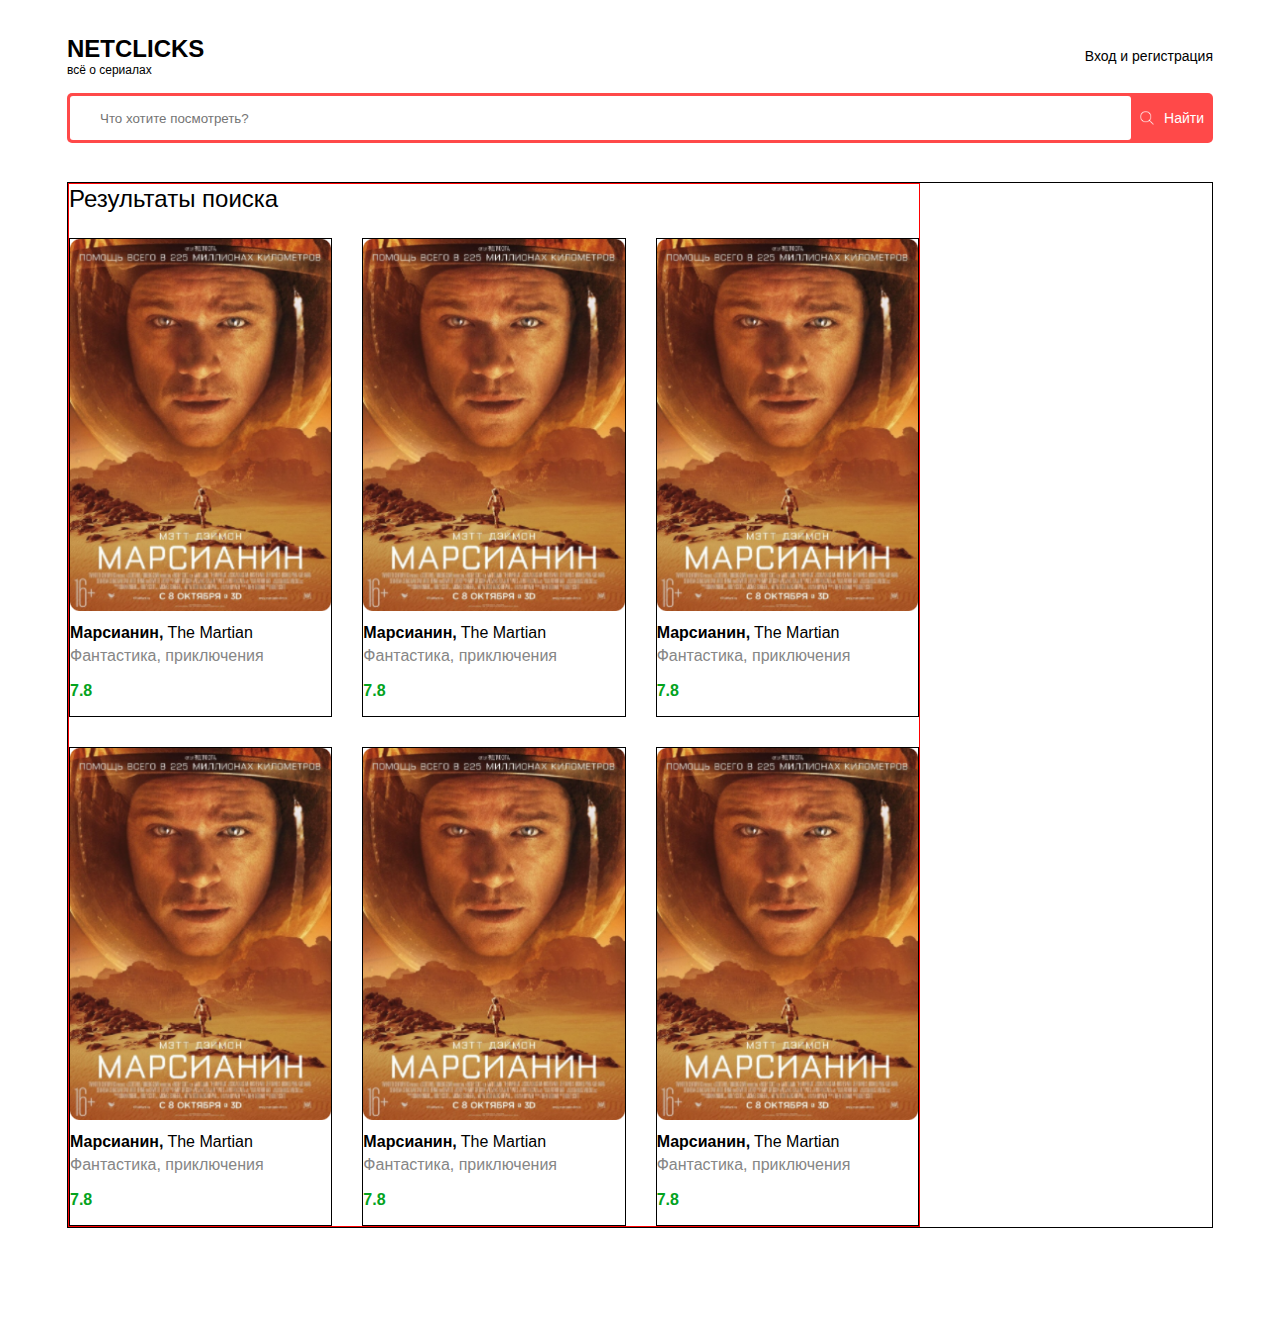
==== index.html @ c026e532 "initial 1.5" ====
<!DOCTYPE html>
<html lang="en">
<head>
    <meta charset="UTF-8">
    <meta name="viewport" content="width=device-width, initial-scale=1.0">
    <title>Net Clicks</title>
    <link rel="stylesheet" href="./style.css">
</head>
<body>
    <header class="header">
        <div class="container">
            <div class="header-box">
                <div class="header-logo">
                    <h1>NETCLICKS</h1>
                    <p>всё о сериалах</p>
                </div>
                <div class="header-controls">
                    <a href="#">
                        Вход и регистрация
                    </a>
                </div>
                <div class="header-controls--mobile">
                    <img src="./images/burger.svg" alt="burger">
                </div>
            </div>
        </div>
    </header>

    <main>
        <section class="search">
            <div class="container">
                <div class="search-box">
                    <input type="text" placeholder="Что хотите посмотреть?">
                    <button>
                        <img src="./images/search.svg" alt="search">
                        <span>Найти</span>
                    </button>
                </div>
            </div>
        </section>

        <section class="content">
            <div class="container">
                <div class="content-box">
                    <div class="content-main">
                        <h2 class="content-main__title">
                            Результаты поиска
                        </h2>
                        <div class="content-cards">
                            <div class="content-cards__item">
                                <div class="content-cards__item--img">
                                    <img src="./images/movie.png" alt="movies">
                                </div>
                                <div class="content-cards__item--title">
                                    <h5>Марсианин,</h5>
                                    <span>The Martian</span>
                                </div>
                                <p class="content-cards__item--description">
                                    Фантастика, приключения
                                </p>
                                <p class="content-cards__item--rating">
                                    7.8
                                </p>
                            </div>
                            <div class="content-cards__item">
                                <div class="content-cards__item--img">
                                    <img src="./images/movie.png" alt="movies">
                                </div>
                                <div class="content-cards__item--title">
                                    <h5>Марсианин,</h5>
                                    <span>The Martian</span>
                                </div>
                                <p class="content-cards__item--description">
                                    Фантастика, приключения
                                </p>
                                <p class="content-cards__item--rating">
                                    7.8
                                </p>
                            </div>
                            <div class="content-cards__item">
                                <div class="content-cards__item--img">
                                    <img src="./images/movie.png" alt="movies">
                                </div>
                                <div class="content-cards__item--title">
                                    <h5>Марсианин,</h5>
                                    <span>The Martian</span>
                                </div>
                                <p class="content-cards__item--description">
                                    Фантастика, приключения
                                </p>
                                <p class="content-cards__item--rating">
                                    7.8
                                </p>
                            </div>
                            <div class="content-cards__item">
                                <div class="content-cards__item--img">
                                    <img src="./images/movie.png" alt="movies">
                                </div>
                                <div class="content-cards__item--title">
                                    <h5>Марсианин,</h5>
                                    <span>The Martian</span>
                                </div>
                                <p class="content-cards__item--description">
                                    Фантастика, приключения
                                </p>
                                <p class="content-cards__item--rating">
                                    7.8
                                </p>
                            </div>
                            <div class="content-cards__item">
                                <div class="content-cards__item--img">
                                    <img src="./images/movie.png" alt="movies">
                                </div>
                                <div class="content-cards__item--title">
                                    <h5>Марсианин,</h5>
                                    <span>The Martian</span>
                                </div>
                                <p class="content-cards__item--description">
                                    Фантастика, приключения
                                </p>
                                <p class="content-cards__item--rating">
                                    7.8
                                </p>
                            </div>
                            <div class="content-cards__item">
                                <div class="content-cards__item--img">
                                    <img src="./images/movie.png" alt="movies">
                                </div>
                                <div class="content-cards__item--title">
                                    <h5>Марсианин,</h5>
                                    <span>The Martian</span>
                                </div>
                                <p class="content-cards__item--description">
                                    Фантастика, приключения
                                </p>
                                <p class="content-cards__item--rating">
                                    7.8
                                </p>
                            </div>
                        </div>
                    </div>
                    <div class="content-sidebar">

                    </div>
                </div>
            </div>
        </section>
    </main>
</body>
</html>
---- style.css ----
* {
    box-sizing: border-box;
}

body {
    margin: 0;
    padding: 0;
}

.container {
    max-width: 1194px;
    padding-left: 24px;
    padding-right: 24px;
    margin: 0 auto;
}

.header {
    margin-top: 34px;
    margin-bottom: 15px;
}

.header-box {
    display: flex;
    justify-content: space-between;
    align-items: center;
}

.header-logo h1 {
    margin: 0;
    font-family: Inter, sans-serif;
    font-size: 24px;
    font-weight: 700;
    line-height: 29px;

}

.header-logo p {
    margin: 0;
    font-family: Inter, sans-serif;
    font-size: 12px;
    font-weight: 300;
    line-height: 15px;
}

.header-controls a {
    text-decoration: none;
    color: black;
    font-family: Inter, sans-serif;
    font-size: 14px;
    font-weight: 400;
    line-height: 17px;
}

.header-controls a:hover {
    color: rgb(255, 73, 7 3);
}

.header-controls--mobile {
    display: none;
    align-self: flex-start;
}

.search {
    margin-bottom: 39px;
}

.search-box {
    border-radius: 5px;
    background: rgb(255, 73, 73);
    display: flex;
    justify-content: space-between;
    align-items: center;
    padding: 3px;
    gap: 3px;
    height: 50px;
}

.search-box input {
    flex-grow: 1;
    height: 100%;
    outline: none;
    border: none;
    padding: 0 30px;
    border-radius: 3px;
    background: rgb(255, 255, 255);
}

.search-box button {
    height: 100%;
    display: flex;
    align-items: center;
    gap: 10px;
    background: rgb(255, 73, 73);
    border: none;
    color: rgb(255, 255, 255);
    font-family: Inter, sans-serif;
    font-size: 14px;
    font-weight: 400;
    line-height: 17px;
    cursor: pointer;
}

.search-box input {
    padding: 0 30px;
    min-width: 0;
}

.content {
    margin-bottom: 94px;
}

.content-box {
    border: 1px solid #000;
    display: flex;
    justify-content: space-between;
    gap: 30px;
}

.content-main {
    border: 1px solid red;
    flex-grow: 1;
}

.content-main__title {
    margin-top: 0;
    margin-bottom: 25px;
    color: rgb(0, 0, 0);
    font-family: Inter, sans-serif;
    font-size: 24px;
    font-weight: 500;
    line-height: 29px;
}

.content-cards {
    display: flex;
    flex-wrap: wrap;
    gap: 30px;
}

.content-cards__item {
    border: 1px solid #000;
    width: calc((100% - (30px * 2))/ 3);
}

.content-cards__item--img {
    width: 100%;
    display: block;
    margin-bottom: 12px;

    img {
        width: 100%;
        display: block;
    }
}

.content-cards__item--title {
    display: flex;
    flex-wrap: wrap;
    gap: 4px;
    margin-bottom: 4px;
}

.content-cards__item--title h5,
.content-cards__item--title span {
    margin: 0;
    color: rgb(0, 0, 0);
    font-family: Inter, sans-serif;
    font-size: 16px;
    line-height: 19px;
}

.content-cards__item--title h5 {
    font-weight: 700;

}

.content-cards__item--title span {
    font-weight: 400;
}

.content-cards__item--description {
    color: rgb(134, 134, 134);
    font-family: Inter, sans-serif;
    font-size: 16px;
    font-weight: 400;
    line-height: 19px;
    margin-top: 0;
    margin-bottom: 11px;
}

.content-cards__item--rating {
    color: rgb(4, 163, 30);
    font-family: Inter, sans-serif;
    font-size: 16px;
    font-weight: 700;
    line-height: 19px;
}

.content-sidebar {
    min-width: 262px;
    width: 262px;
}

@media (max-width: 991px) {
    .content-cards__item {
        width: calc((100% - (30px * 2)) / 2);
    }
}

@media (max-width: 768px) {
    .header-controls a {
        display: none;

    }
    .header-controls--mobile {
        display: block;
    }
    .search-box input {
        padding: 0 15px;
    }
    .content-box {
        flex-direction: column;
    }
    .content-sidebar {
        width: 100%;
    }
}

@media (max-width: 480px) {
    .content-cards__item {
        width: 100%;
        min-width: 100%;
    }
}
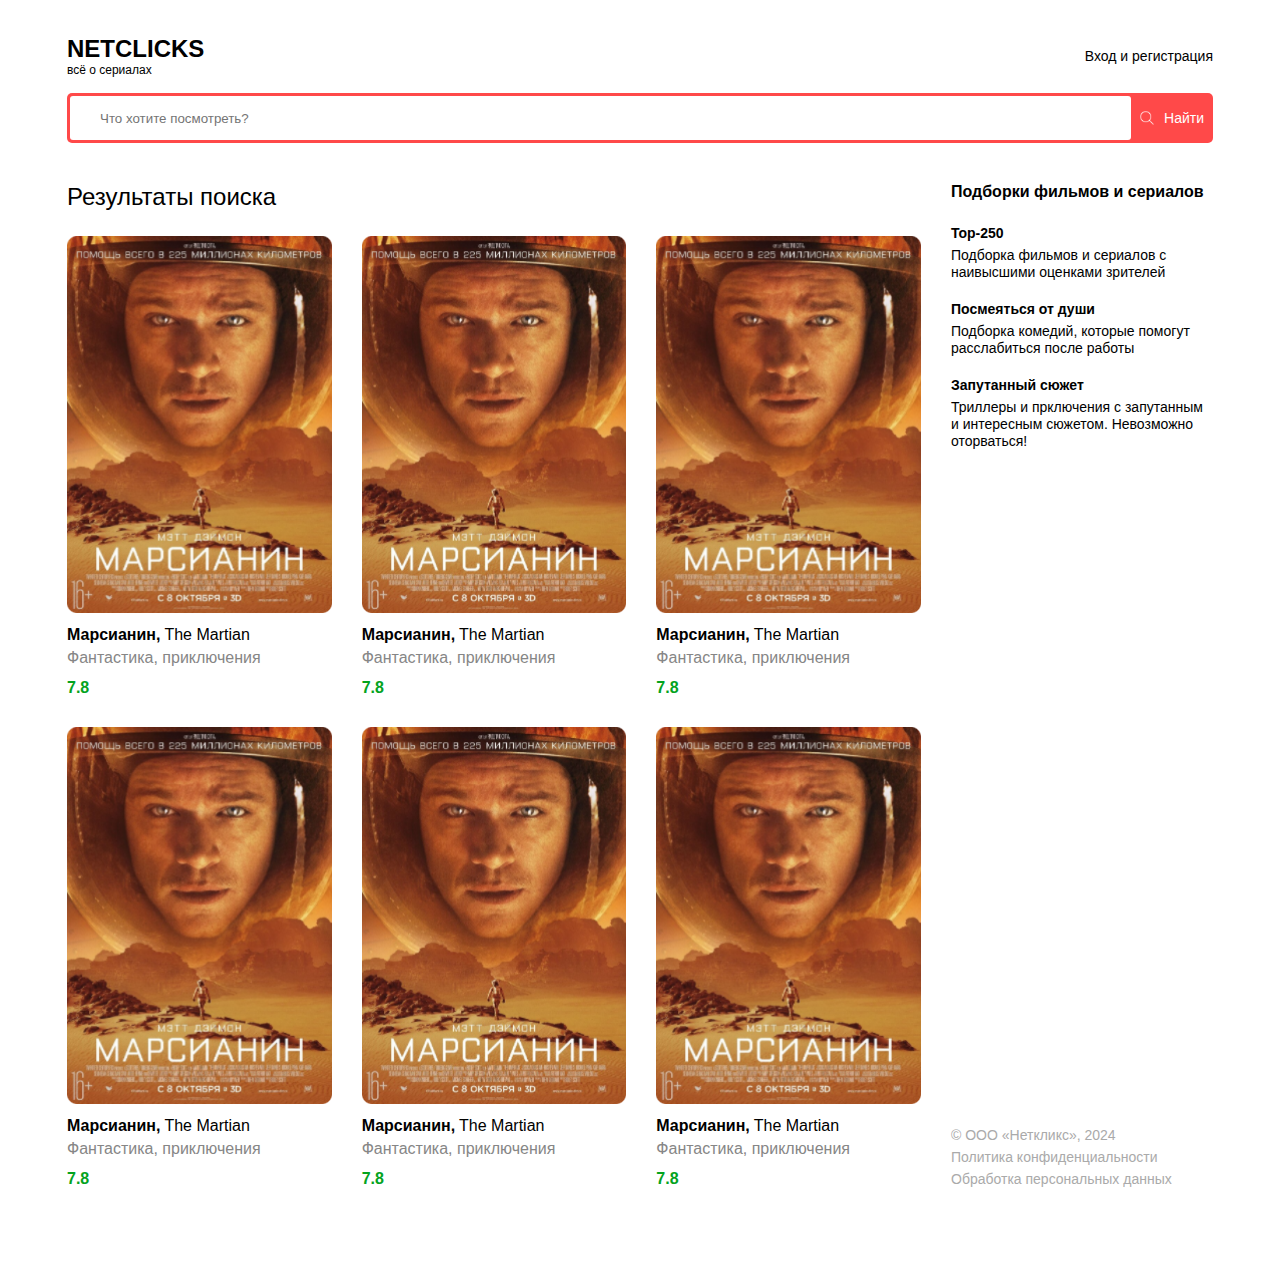
==== commit c9b8bca2: "almost 2" ====
--- a/index.html
+++ b/index.html
@@ -140,7 +140,30 @@
                         </div>
                     </div>
                     <div class="content-sidebar">
-
+                        <div class="content-sidebar__info">
+                            <h4 class="content-sidebar__info--title">
+                                Подборки фильмов и сериалов
+                            </h4>
+                            <div class="content-sidebar__info__wrapper">
+                                <div class="content-sidebar__info__item">
+                                    <h5>Top-250</h5>
+                                    <p>Подборка фильмов и сериалов с наивысшими оценками зрителей</p>
+                                </div>
+                                <div class="content-sidebar__info__item">
+                                    <h5>Посмеяться от души</h5>
+                                    <p>Подборка комедий, которые помогут расслабиться после работы</p>
+                                </div>
+                                <div class="content-sidebar__info__item">
+                                    <h5>Запутанный сюжет</h5>
+                                    <p>Триллеры и прключения с запутанным и интересным сюжетом. Невозможно оторваться!</p>
+                                </div>
+                            </div>
+                        </div>
+                        <div class="content-sidebar__footer">
+                            <p>© ООО «Неткликс», 2024</p>
+                            <a href="#">Политика конфиденциальности</a>
+                            <a href="#">Обработка персональных данных</a>
+                        </div>
                     </div>
                 </div>
             </div>
--- a/style.css
+++ b/style.css
@@ -110,14 +110,14 @@
 }
 
 .content-box {
-    border: 1px solid #000;
+    /* border: 1px solid #000; */
     display: flex;
     justify-content: space-between;
     gap: 30px;
 }
 
 .content-main {
-    border: 1px solid red;
+    /* border: 1px solid red; */
     flex-grow: 1;
 }
 
@@ -138,7 +138,7 @@
 }
 
 .content-cards__item {
-    border: 1px solid #000;
+    /* border: 1px solid #000; */
     width: calc((100% - (30px * 2))/ 3);
 }
 
@@ -194,23 +194,122 @@
     font-size: 16px;
     font-weight: 700;
     line-height: 19px;
+    margin: 0;
 }
 
 .content-sidebar {
     min-width: 262px;
     width: 262px;
+    display: flex;
+    flex-direction: column;
+    justify-content: space-between;
+}
+
+.content-sidebar__info {
+    margin-bottom: 120px;
+}
+
+.content-sidebar__info--title {
+    color: rgb(0, 0, 0);
+    font-family: Inter, sans-serif;
+    font-size: 16px;
+    font-weight: 700;
+    line-height: 19px;
+    margin-top: 0;
+    margin-bottom: 24px;
+}
+
+.content-sidebar__info__wrapper {
+    display: flex;
+    flex-direction: column;
+    gap: 20px;
+}
+
+.content-sidebar__info__item {
+    display: flex;
+    flex-direction: column;
+}
+
+.content-sidebar__info__item h5, p {
+    color: rgb(0, 0, 0);
+    font-family: Inter, sans-serif;
+    font-size: 14px;
+    line-height: 17px;
+    margin: 0;
+}
+
+.content-sidebar__info__item h5 {
+    font-weight: 700;
+    margin: 0;
+    margin-bottom: 5px;
+}
+
+.content-sidebar__info__item p {
+    font-weight: 400;
+    margin: 0;
+}
+
+.content-sidebar__footer {
+    display: flex;
+    flex-direction: column;
+    gap: 5px;
+}
+
+.content-sidebar__footer p, a {
+    color: rgb(170, 170, 170);
+    font-family: Inter, sans-serif;
+    font-size: 14px;
+    font-weight: 400;
+    line-height: 17px;
+}
+
+.content-sidebar__footer p {
+    margin: 0;
+}
+
+.content-sidebar__footer a {
+    text-decoration: none;
+}
+
+.content-sidebar__footer a:hover {
+    color: rgb(255, 73, 73);
+}
+
+.content-movie {
+    border: 1px solid red;
+    flex-grow: 1;
+    display: flex;
+    justify-content: space-between;
+    gap: 28px;
+}
+
+.content-movie__img {
+    border: 1px solid #000;
+    width: calc((100% - 28px) / 2);
+}
+
+.content-movie__img img {
+    width: 100%;
+    display: block;
+}
+
+.content-movie__description {
+    border: 1px solid #000;
+    width: calc((100% - 28px) / 2);
 }
 
 @media (max-width: 991px) {
     .content-cards__item {
         width: calc((100% - (30px * 2)) / 2);
     }
+    .content-movie {
+        flex-direction: column;
+    }
 }
 
 @media (max-width: 768px) {
     .header-controls a {
         display: none;
-
     }
     .header-controls--mobile {
         display: block;
